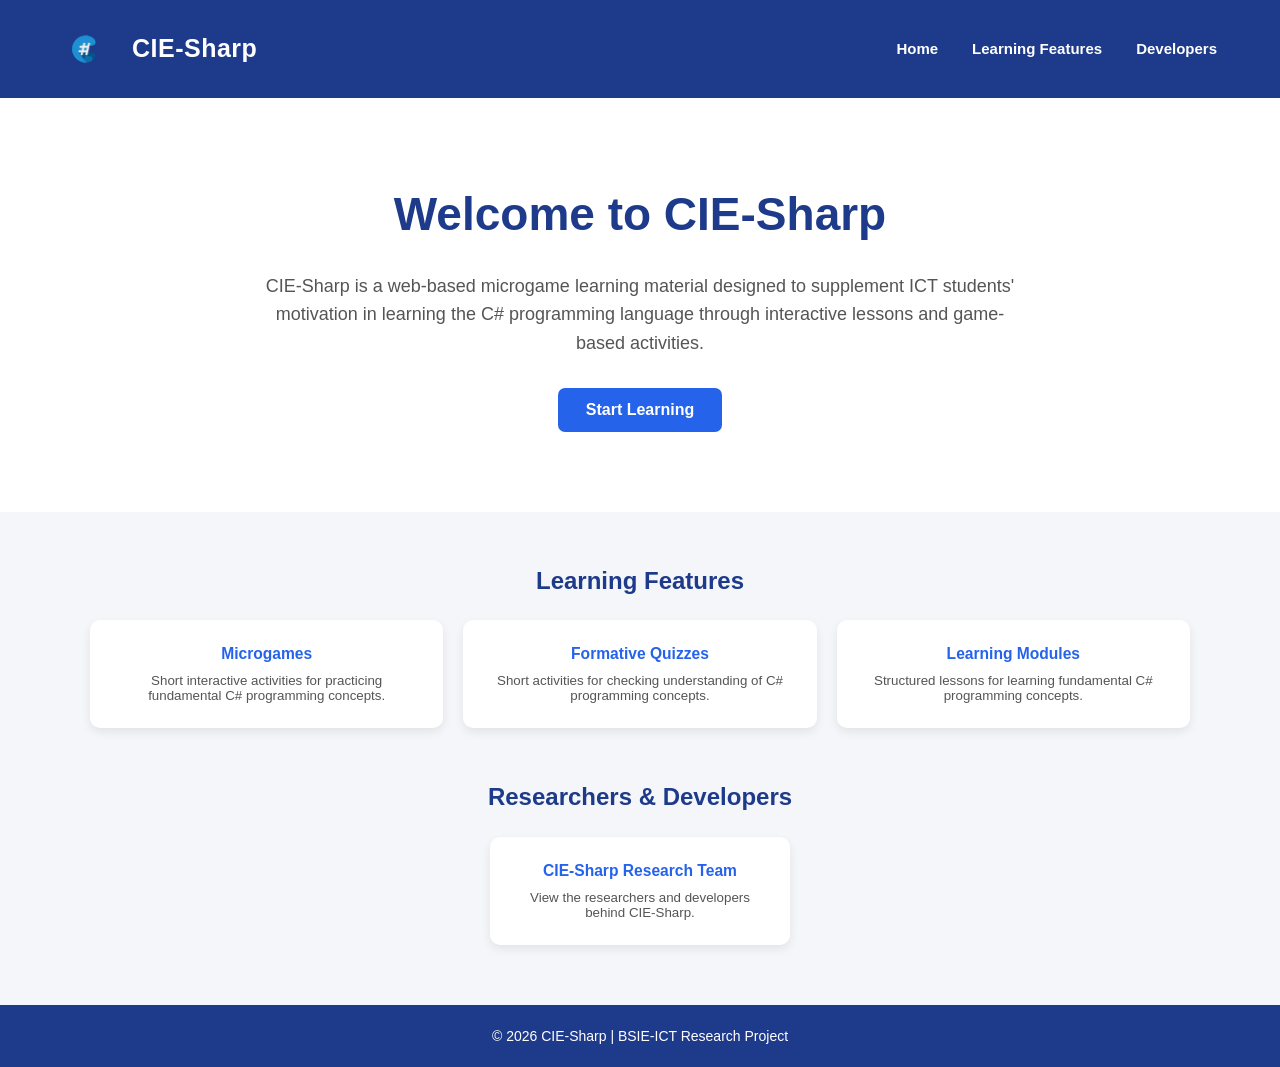
==== MAIN PAGE/index.html @ 887896e2 "Second Version of Research INFO" ====
<!DOCTYPE html>
<html lang="en">

<head>

    <meta charset="UTF-8">
    <meta name="viewport" content="width=device-width, initial-scale=1.0">

    <title>CIE-Sharp</title>

    <link rel="stylesheet" href="style.css">

</head>

<body>


<!-- HEADER -->

<header>

    <div class="logo">
        <img src="images/cie-sharp-logo.png" alt="CIE-Sharp Logo">
        <h2>CIE-Sharp</h2>
    </div>


    <nav>
        <a href="index.html">Home</a>
        <a href="#features">Learning Features</a>
        <a href="#developers">Developers</a>
    </nav>

</header>



<!-- HERO -->

<section class="hero">

    <h1>Welcome to CIE-Sharp</h1>

    <p>

        CIE-Sharp is a web-based microgame learning material designed
        to supplement ICT students' motivation in learning the C#
        programming language through interactive lessons and
        game-based activities.

    </p>


    <button onclick="location.href='lesson.html'" class="btn">

        Start Learning

    </button>

</section>



<!-- LEARNING FEATURES -->

<section class="section" id="features">

    <h2>Learning Features</h2>


    <div class="features">


        <!-- MICROGAMES -->

        <button class="feature-card" onclick="showInfo('microgame')">

            <h3>Microgames</h3>

            <p>

                Short interactive activities for practicing
                fundamental C# programming concepts.

            </p>

        </button>



        <!-- QUIZZES -->

        <button class="feature-card" onclick="showInfo('quiz')">

            <h3>Formative Quizzes</h3>

            <p>

                Short activities for checking understanding
                of C# programming concepts.

            </p>

        </button>



        <!-- LEARNING MODULES -->

        <button class="feature-card" onclick="showInfo('modules')">

            <h3>Learning Modules</h3>

            <p>

                Structured lessons for learning fundamental
                C# programming concepts.

            </p>

        </button>


    </div>

</section>



<!-- FEATURE INFORMATION BOX -->

<div id="featureBox" class="info-box">

    <div class="info-content">

        <button class="close-btn" onclick="closeInfo()">

            ×

        </button>


        <h2 id="infoTitle"></h2>

        <p id="infoText"></p>


    </div>

</div>



<!-- RESEARCHERS -->

<section class="section" id="developers">

    <h2>Researchers & Developers</h2>


    <button
        class="feature-card developer-button"
        onclick="showResearchers()"
    >

        <h3>CIE-Sharp Research Team</h3>

        <p>

            View the researchers and developers
            behind CIE-Sharp.

        </p>

    </button>

</section>



<!-- RESEARCHER INFORMATION BOX -->

<div id="researcherBox" class="info-box">

    <div class="researcher-content">

        <button class="close-btn" onclick="closeResearchers()">
            ×
        </button>

        <!-- TITLE -->

        <h2 class="researcher-title">
            Meet the CIE-Sharp Researcher Team
        </h2>


        <!-- RESEARCHER PROFILE -->

        <div class="researcher-profile">

            <div class="researcher-image">

                <img id="researcherImage"
                     src="images/marciales.jpg"
                     alt="Researcher">

            </div>


            <div class="researcher-info">

                <h2 id="researcherName">
                    Marciales, Raynan A.
                </h2>

                <h3 id="researcherRole">
                    Main Developer
                </h3>

                <p id="researcherDescription">

                    Responsible for the development and implementation
                    of the CIE-Sharp web-based microgame learning material.

                </p>

            </div>

        </div>


        <!-- NAVIGATION -->

        <div class="researcher-navigation">

            <button id="prevResearcher"
                    onclick="previousResearcher()"
                    disabled>

                ← Previous

            </button>


           <!-- COUNTER -->

            <span id="researcherNumberBottom">
            1 / 5
             </span>


            <button id="nextResearcher"
                    onclick="nextResearcher()">

                Next →

            </button>

        </div>


        <!-- SCHOOL INFORMATION -->

        <div class="researcher-school">

            <p>
                BSIE-ICT | College of Industrial Education<br>
                Technological University of the Philippines – Manila
            </p>

        </div>


        <!-- FINAL TEAM SUMMARY -->

        <div id="researchTeamSummary" class="research-team-summary">

            <h2>CIE-Sharp Research Team</h2>

            <p>

                The CIE-Sharp research team consists of the
                researchers and developers who contributed to the
                development of the web-based microgame learning
                material for ICT students.

            </p>

            <div class="researcher-list">

                <p>Domingo, Noe D.</p>
                <p>Gidayawan, Joses D.</p>
                <p>Inquig, Precious Gold B. – Research Leader</p>
                <p>Marciales, Raynan A. – Main Developer</p>
                <p>Sorinio, Bea A.</p>

            </div>

            <button class="exit-researcher-btn"
                    onclick="closeResearchers()">

                Close

            </button>

        </div>

    </div>

</div>


<!-- FOOTER -->

<footer>
    <p>
        © 2026 CIE-Sharp | BSIE-ICT Research Project
    </p>
</footer>



<!-- JAVASCRIPT -->
<script>
/* FEATURE INFORMATION */

function showInfo(feature){

    var title = document.getElementById("infoTitle");

    var text = document.getElementById("infoText");

    var box = document.getElementById("featureBox");


    if(feature == "microgame"){

        title.innerHTML = "Microgames";

        text.innerHTML =
        "CIE-Sharp uses short, interactive microgame activities to supplement ICT students' motivation in learning the C# programming language. The activities provide opportunities for students to practice fundamental C# programming concepts in an interactive learning environment.";

    }


    else if(feature == "quiz"){

        title.innerHTML = "Formative Quizzes";

        text.innerHTML =
        "The formative quizzes provide short learning activities that allow students to check their understanding of fundamental C# programming concepts. These activities can provide feedback that helps students identify areas that need further practice.";

    }


    else if(feature == "modules"){

        title.innerHTML = "Learning Modules";

        text.innerHTML =
        "The learning modules provide structured lessons covering fundamental C# programming concepts. The modules are designed to introduce concepts before students proceed to interactive microgame activities.";

    }


    box.style.display = "flex";

}



/* CLOSE FEATURE INFORMATION */
function closeInfo(){
    document.getElementById("featureBox").style.display = "none";
}



/* RESEARCHERS */
function showResearchers(){

    document.getElementById("researcherBox").style.display = "flex";

}

/* CLOSE RESEARCHERS */
function closeResearchers(){

    document.getElementById("researcherBox").style.display = "none";

}

var currentResearcher = 0;

var researchers = document.querySelectorAll(".researcher-slide");


function showResearcher(index){

    researchers.forEach(function(slide){
        slide.classList.remove("active");
    });

    researchers[index].classList.add("active");

    document.getElementById("researcherNumber").innerHTML =
        (index + 1) + " / " + researchers.length;
}



/*RESEARCHER DATA*/

var currentResearcher = 0;

var researchers = [

    {
        name: "Marciales, Raynan A.",
        role: "Main Developer",
        image: "images/marciales.jpg",
        description:
        "Responsible for the development and implementation of the CIE-Sharp web-based microgame learning material."
    },

    {
        name: "Inquig, Precious Gold B.",
        role: "Research Leader",
        image: "images/inquig.jpg",
        description:
        "Serves as the research leader who helps coordinate the research activities and development of the CIE-Sharp instructional material."
    },

    {
        name: "Domingo, Noe D.",
        role: "Researcher & Developer",
        image: "images/domingo.jpg",
        description:
        "Contributed to the research and development activities of the CIE-Sharp learning material."
    },

    {
        name: "Gidayawan, Joses D.",
        role: "Researcher & Developer",
        image: "images/gidayawan.jpg",
        description:
        "Contributed to the research and development activities of the CIE-Sharp learning material."
    },

    {
        name: "Sorinio, Bea A.",
        role: "Researcher & Developer",
        image: "images/sorinio.jpg",
        description:
        "Contributed to the research and development activities of the CIE-Sharp learning material."
    }

];


/* =========================
   OPEN RESEARCHER BOX
========================= */

function showResearchers(){

    currentResearcher = 0;

    document.getElementById("researcherBox").style.display = "flex";

    document.querySelector(".researcher-profile").style.display = "flex";

    document.querySelector(".researcher-navigation").style.display = "flex";

    document.querySelector(".researcher-school").style.display = "block";

    document.getElementById("researchTeamSummary").style.display = "none";

    showResearcher();

}


/* =========================
   SHOW RESEARCHER
========================= */

function showResearcher(){

    var researcher = researchers[currentResearcher];

    document.getElementById("researcherName").innerHTML =
        researcher.name;

    document.getElementById("researcherRole").innerHTML =
        researcher.role;

    document.getElementById("researcherDescription").innerHTML =
        researcher.description;

    document.getElementById("researcherImage").src =
        researcher.image;


    /* COUNTER */

    document.getElementById("researcherNumberBottom").innerHTML =
        (currentResearcher + 1) + " / " + researchers.length;


    /* PREVIOUS BUTTON */

    document.getElementById("prevResearcher").disabled =
        currentResearcher === 0;


    /* NEXT BUTTON */

    if(currentResearcher === researchers.length - 1){

        document.getElementById("nextResearcher").innerHTML =
            "View Research Team →";

    }

    else{

        document.getElementById("nextResearcher").innerHTML =
            "Next →";

    }

}


/* =========================
   NEXT RESEARCHER
========================= */

function nextResearcher(){

    if(currentResearcher < researchers.length - 1){

        currentResearcher++;

        showResearcher();

    }

    else{

        showResearchTeam();

    }

}


/* =========================
   PREVIOUS RESEARCHER
========================= */

function previousResearcher(){

    if(currentResearcher > 0){

        currentResearcher--;

        showResearcher();

    }

}


/* =========================
   SHOW FINAL SUMMARY
========================= */

function showResearchTeam(){

    document.querySelector(".researcher-profile").style.display =
        "none";

    document.querySelector(".researcher-navigation").style.display =
        "none";

    document.querySelector(".researcher-school").style.display =
        "none";

    document.getElementById("researchTeamSummary").style.display =
        "block";

}


/* =========================
   CLOSE RESEARCHER BOX
========================= */

function closeResearchers(){

    document.getElementById("researcherBox").style.display =
        "none";

}


/* =========================
   FEATURE INFORMATION
========================= */

function showInfo(feature){

    var title = document.getElementById("infoTitle");

    var text = document.getElementById("infoText");

    var box = document.getElementById("featureBox");


    if(feature == "microgame"){

        title.innerHTML = "Microgames";

        text.innerHTML =
        "CIE-Sharp uses short, interactive microgame activities to supplement ICT students' motivation in learning the C# programming language. The activities provide opportunities for students to practice fundamental C# programming concepts in an interactive learning environment.";

    }

    else if(feature == "quiz"){

        title.innerHTML = "Formative Quizzes";

        text.innerHTML =
        "The formative quizzes provide short learning activities that allow students to check their understanding of fundamental C# programming concepts. These activities can provide feedback that helps students identify areas that need further practice.";

    }

    else if(feature == "modules"){

        title.innerHTML = "Learning Modules";

        text.innerHTML =
        "The learning modules provide structured lessons covering fundamental C# programming concepts. The modules are designed to introduce concepts before students proceed to interactive microgame activities.";

    }


    box.style.display = "flex";

}


/* =========================
   CLOSE FEATURE BOX
========================= */

function closeInfo(){

    document.getElementById("featureBox").style.display =
        "none";

}


</script>


</body>

</html>
---- MAIN PAGE/style.css ----
*{
    margin:0;
    padding:0;
    box-sizing:border-box;
    font-family:Arial, Helvetica, sans-serif;
}

body{
    background:#f4f6f9;
    color:#333;
    line-height:1.6;
}


/* =========================
   HEADER
========================= */

header{
    background:#1e3a8a;
    color:white;
    padding:14px 50px;
    display:flex;
    align-items:center;
    justify-content:space-between;
    min-height:75px;
    box-shadow:0 2px 8px rgba(0,0,0,.12);
}

.logo{
    display:flex;
    align-items:center;
    gap:12px;
}

.logo img{
    width:70px;
    height:70px;
    object-fit:contain;
}

.logo h2{
    font-size:25px;
    margin:0;
    line-height:1.1;
    letter-spacing:.5px;
}

.logo span{
    display:block;
    font-size:12px;
    color:#dbeafe;
    margin-top:3px;
}

nav{
    display:flex;
    align-items:center;
    gap:8px;
}

nav a{
    color:white;
    text-decoration:none;
    font-size:15px;
    font-weight:bold;
    padding:9px 13px;
    border-radius:6px;
    transition:.3s;
}

nav a:hover{
    background:#2563eb;
    color:white;
}


/* =========================
   BACK BUTTON
========================= */

.back-btn{
    color:white;
    background:#2563eb;
    text-decoration:none;
    padding:9px 15px;
    border-radius:6px;
    font-size:14px;
    font-weight:bold;
    transition:.3s;
}

.back-btn:hover{
    background:#1d4ed8;
    transform:translateX(-3px);
}


/* =========================
   HERO
========================= */

.hero{
    background:white;
    text-align:center;
    padding:80px 20px;
    animation:fadeIn .7s ease;
}

.hero h1{
    color:#1e3a8a;
    font-size:46px;
    margin-bottom:20px;
}

.hero p{
    max-width:750px;
    margin:0 auto 30px;
    font-size:18px;
    color:#555;
}


/* =========================
   MAIN BUTTON
========================= */

.btn{
    display:inline-block;
    border:none;
    background:#2563eb;
    color:white;
    padding:13px 28px;
    border-radius:7px;
    font-size:16px;
    font-weight:bold;
    cursor:pointer;
    text-decoration:none;
    transition:.3s;
}

.btn:hover{
    background:#1d4ed8;
    transform:translateY(-2px);
}


/* =========================
   GENERAL SECTION
========================= */

.section{
    width:90%;
    max-width:1100px;
    margin:50px auto;
    text-align:center;
    animation:fadeIn .8s ease;
}

.section h2{
    color:#1e3a8a;
    margin-bottom:20px;
}

.section p{
    color:#555;
}


/* =========================
   CARDS
========================= */

.card{
    background:white;
    padding:25px;
    margin:15px;
    border-radius:10px;
    box-shadow:0 4px 10px rgba(0,0,0,.08);
    transition:.3s;
}

.card:hover{
    transform:translateY(-5px);
    box-shadow:0 8px 18px rgba(0,0,0,.12);
}

.card h3{
    color:#2563eb;
    margin-bottom:10px;
}

.card h2{
    color:#1e3a8a;
    margin-bottom:12px;
}

.card p{
    color:#555;
}


/* =========================
   LEARNING FEATURES
========================= */

.features{
    display:grid;
    grid-template-columns:repeat(3,1fr);
    gap:20px;
}

.feature-card{
    background:white;
    border:none;
    padding:25px;
    border-radius:10px;
    box-shadow:0 4px 10px rgba(0,0,0,.08);
    cursor:pointer;
    text-align:center;
    transition:.3s;
}

.feature-card:hover{
    transform:translateY(-5px);
    box-shadow:0 8px 18px rgba(0,0,0,.12);
}

.feature-card h3{
    color:#2563eb;
    margin-bottom:10px;
}

.feature-card p{
    color:#555;
}


/* =========================
   TARGET USERS
========================= */

.target-users{
    width:80%;
    max-width:900px;
    margin:50px auto;
    padding:35px;
    background:white;
    text-align:center;
    border-radius:10px;
    box-shadow:0 4px 10px rgba(0,0,0,.08);
}

.target-users h2{
    color:#1e3a8a;
    margin-bottom:15px;
}


/* =========================
   LESSON MODULES
========================= */

.modules{
    width:90%;
    max-width:1100px;
    margin:50px auto;
    display:grid;
    grid-template-columns:repeat(3,1fr);
    gap:25px;
}

.modules .card{
    margin:0;
}

.modules .card h3{
    font-size:16px;
}

.modules .card h2{
    font-size:22px;
}

.modules button{
    width:100%;
    padding:11px;
    border:none;
    border-radius:6px;
    background:#2563eb;
    color:white;
    font-size:15px;
    font-weight:bold;
    cursor:pointer;
    transition:.3s;
}

.modules button:hover{
    background:#1d4ed8;
    transform:translateY(-2px);
}

.modules button:disabled{
    background:#cbd5e1;
    color:#64748b;
    cursor:not-allowed;
    transform:none;
}


/* =========================
   PROGRESS
========================= */

.progress{
    width:80%;
    max-width:900px;
    margin:40px auto;
    padding:30px;
    background:white;
    border-radius:10px;
    text-align:center;
    box-shadow:0 4px 10px rgba(0,0,0,.08);
}

.progress h2{
    color:#1e3a8a;
    margin-bottom:18px;
}

progress{
    width:100%;
    height:22px;
}

.progress p{
    margin-top:12px;
    font-weight:bold;
    color:#555;
}


/* =========================
   LEARNING OBJECTIVE
========================= */

.objective{
    width:80%;
    max-width:900px;
    margin:50px auto;
    padding:35px;
    background:white;
    border-radius:10px;
    text-align:center;
    box-shadow:0 4px 10px rgba(0,0,0,.08);
}

.objective h2{
    color:#1e3a8a;
    margin-bottom:15px;
}

.objective p{
    color:#555;
}


/* =========================
   LESSON CONTENT
========================= */

.lesson-content{
    width:85%;
    max-width:900px;
    margin:40px auto;
    background:white;
    padding:40px;
    border-radius:10px;
    box-shadow:0 4px 10px rgba(0,0,0,.08);
}

.lesson-content h2{
    color:#1e3a8a;
    margin-bottom:15px;
}

.lesson-content h3{
    color:#2563eb;
    margin-top:25px;
    margin-bottom:10px;
}

.lesson-content p{
    color:#555;
    margin-bottom:15px;
}


/* =========================
   CODE EXAMPLE
========================= */

.code-box{
    background:#1e293b;
    color:#e2e8f0;
    padding:20px;
    border-radius:8px;
    margin:20px 0;
    overflow-x:auto;
    font-family:Consolas, monospace;
    line-height:1.6;
}


/* =========================
   MICROGAME AREA
========================= */

.game-area{
    width:90%;
    max-width:900px;
    margin:40px auto;
    padding:35px;
    background:white;
    border-radius:10px;
    text-align:center;
    box-shadow:0 4px 10px rgba(0,0,0,.08);
}

.game-area h2{
    color:#1e3a8a;
    margin-bottom:15px;
}

.game-btn{
    background:#2563eb;
    color:white;
    border:none;
    padding:12px 22px;
    border-radius:6px;
    cursor:pointer;
    font-weight:bold;
    transition:.3s;
}

.game-btn:hover{
    background:#1d4ed8;
    transform:translateY(-2px);
}


/* =========================
   INFORMATION BOX
========================= */

.info-box{
    display:none;
    position:fixed;
    top:0;
    left:0;
    width:100%;
    height:100%;
    background:rgba(0,0,0,.45);
    justify-content:center;
    align-items:center;
    z-index:1000;
}

.info-content{
    background:white;
    width:90%;
    max-width:600px;
    padding:35px;
    border-radius:10px;
    position:relative;
    box-shadow:0 10px 30px rgba(0,0,0,.2);
    animation:popup .3s ease;
}

.info-content h2{
    color:#1e3a8a;
    margin-bottom:15px;
}

.info-content p{
    color:#555;
    line-height:1.7;
}

.close-btn{
    position:absolute;
    right:15px;
    top:8px;
    border:none;
    background:none;
    font-size:28px;
    color:#555;
    cursor:pointer;
    transition:.2s;
}

.close-btn:hover{
    color:#1e3a8a;
    transform:scale(1.1);
}


/* =========================
   RESEARCHER BUTTON
========================= */

.developer-button{
    width:300px;
    margin:auto;
    display:block;
}


/* =========================
   RESEARCHER INFORMATION
========================= */

.developer-intro{
    margin-bottom:20px;
}

.researcher-list{
    background:#f4f6f9;
    padding:15px;
    border-radius:8px;
    margin:20px 0;
}

.researcher-list p{
    color:#1e3a8a;
    font-weight:bold;
    margin:8px 0;
}

.developer-school{
    text-align:center;
    font-size:14px;
    color:#666;
    margin-top:20px;
}


/* =========================
   FOOTER
========================= */

footer{
    background:#1e3a8a;
    color:white;
    text-align:center;
    padding:20px;
    margin-top:60px;
}

footer p{
    font-size:14px;
}


/* =========================
   ANIMATIONS
========================= */

@keyframes fadeIn{

    from{
        opacity:0;
        transform:translateY(10px);
    }

    to{
        opacity:1;
        transform:translateY(0);
    }

}

@keyframes popup{

    from{
        opacity:0;
        transform:scale(.95) translateY(10px);
    }

    to{
        opacity:1;
        transform:scale(1) translateY(0);
    }

}


/* =========================
   RESPONSIVE
========================= */

@media(max-width:900px){

    header{
        padding:15px 30px;
    }

    .modules{
        grid-template-columns:repeat(2,1fr);
    }

    .features{
        grid-template-columns:1fr;
    }

}


@media(max-width:650px){

    header{
        flex-direction:column;
        gap:15px;
        text-align:center;
    }

    .logo{
        justify-content:center;
    }

    .logo img{
        width:60px;
        height:60px;
    }

    .logo h2{
        font-size:22px;
    }

    .logo span{
        font-size:11px;
    }

    nav{
        gap:5px;
        flex-wrap:wrap;
        justify-content:center;
    }

    nav a{
        font-size:14px;
        padding:7px 10px;
    }

    .hero{
        padding:60px 20px;
    }

    .hero h1{
        font-size:34px;
    }

    .hero p{
        width:95%;
        font-size:16px;
    }

    .modules{
        grid-template-columns:1fr;
    }

    .progress,
    .objective,
    .target-users{
        width:90%;
    }

    .lesson-content{
        width:90%;
        padding:25px;
    }

    .developer-button{
        width:90%;
        max-width:300px;
    }

    .info-content{
        padding:30px 25px;
    }

}



/* =========================
   RESEARCHER INFORMATION BOX
========================= */

#researcherBox{
    display:none;
    position:fixed;
    top:0;
    left:0;
    width:100%;
    height:100%;
    background:rgba(0,0,0,.45);
    justify-content:center;
    align-items:center;
    padding:20px;
    z-index:1000;
}


/* =========================
   NORMAL RESEARCHER MODAL
========================= */

.researcher-content{
    background:white;
    width:90%;
    max-width:720px;
    height:560px;
    padding:30px 40px 20px;
    border-radius:14px;
    position:relative;
    overflow:hidden;
    box-shadow:0 10px 30px rgba(0,0,0,.20);
    animation:fadeIn .3s ease;

    display:flex;
    flex-direction:column;
}


/* =========================
   TITLE
========================= */

.researcher-title{
    text-align:center;
    color:#1e3a8a;
    font-size:25px;
    margin:0 30px 15px;
    flex-shrink:0;
}


/* =========================
   COUNTER
========================= */

.researcher-counter{
    text-align:center;
    margin-bottom:10px;
    flex-shrink:0;
}

.researcher-counter span{
    display:inline-block;
    background:#1e3a8a;
    color:white;
    padding:5px 13px;
    border-radius:20px;
    font-size:13px;
    font-weight:bold;
}


/* =========================
   RESEARCHER PROFILE
========================= */

.researcher-profile{
    display:flex;
    align-items:center;
    justify-content:center;
    gap:30px;

    height:275px;
    flex-shrink:0;
}


/* =========================
   RESEARCHER IMAGE
========================= */

.researcher-image{
    width:185px;
    height:215px;

    flex-shrink:0;

    overflow:hidden;

    border-radius:12px;

    background:#f4f6f9;

    border:3px solid #e2e8f0;
}

.researcher-image img{
    width:100%;
    height:100%;
    object-fit:cover;
}


/* =========================
   RESEARCHER DETAILS
========================= */

.researcher-info{
    flex:1;
    max-width:390px;
}

.researcher-info h2{
    color:#1e3a8a;
    font-size:24px;
    margin-bottom:5px;
}

.researcher-info h3{
    color:#2563eb;
    font-size:17px;
    margin-bottom:14px;
}

.researcher-info p{
    color:#555;
    line-height:1.7;
}


/* =========================
   NAVIGATION
========================= */

.researcher-navigation{
    width:100%;

    display:flex;
    align-items:center;
    justify-content:space-between;

    margin-top:10px;

    flex-shrink:0;
}

.researcher-navigation button{
    border:none;
    background:#2563eb;
    color:white;

    padding:10px 18px;

    border-radius:7px;

    font-size:14px;
    font-weight:bold;

    cursor:pointer;

    transition:.3s;
}

.researcher-navigation button:hover{
    background:#1d4ed8;
    transform:translateY(-2px);
}

.researcher-navigation button:disabled{
    background:#cbd5e1;
    color:#64748b;
    cursor:not-allowed;
    transform:none;
}


/* ONLY ONE 1 / 5 */

#researcherNumberBottom{
    color:#1e3a8a;
    font-size:15px;
    font-weight:bold;
    text-align:center;
}


/* =========================
   SCHOOL INFORMATION
========================= */

.researcher-school{
    width:100%;

    text-align:center;

    border-top:1px solid #e2e8f0;

    padding-top:12px;

    margin-top:auto;

    flex-shrink:0;
}

.researcher-school p{
    color:#64748b;
    font-size:13px;
    line-height:1.5;
}


/* =========================
   CLOSE BUTTON
========================= */

.close-btn{
    position:absolute;

    right:15px;
    top:8px;

    width:35px;
    height:35px;

    border:none;
    background:none;

    font-size:30px;
    line-height:30px;

    color:#64748b;

    cursor:pointer;

    z-index:20;
}

.close-btn:hover{
    color:#1e3a8a;
}


/* =========================
   FINAL TEAM SUMMARY
========================= */

.research-team-summary{
    display:none;

    width:100%;
    height:100%;

    text-align:center;

    padding:15px 10px 5px;

    overflow-y:auto;
}

.research-team-summary h2{
    color:#1e3a8a;
    margin-bottom:15px;
}

.research-team-summary > p{
    color:#555;
    line-height:1.7;
    max-width:580px;
    margin:0 auto 20px;
}


/* =========================
   TEAM LIST
========================= */

.researcher-list{
    background:#f4f6f9;

    padding:15px;

    border-radius:8px;

    margin:20px auto;

    max-width:500px;
}

.researcher-list p{
    color:#1e3a8a;

    font-weight:bold;

    margin:8px 0;
}


/* =========================
   FINAL CLOSE BUTTON
========================= */

.exit-researcher-btn{
    display:block;

    margin:20px auto 10px;

    background:#1e3a8a;

    color:white;

    border:none;

    padding:11px 28px;

    border-radius:7px;

    font-weight:bold;

    cursor:pointer;

    transition:.3s;
}

.exit-researcher-btn:hover{
    background:#172554;

    transform:translateY(-2px);
}


/* =========================
   MOBILE RESEARCHER MODAL
========================= */

@media(max-width:650px){

    #researcherBox{
        padding:15px;
    }

    .researcher-content{
        width:95%;
        height:620px;
        padding:25px 20px 15px;
    }

    .researcher-title{
        font-size:21px;
        margin-bottom:12px;
    }

    .researcher-profile{
        flex-direction:column;
        gap:15px;
        height:360px;
    }

    .researcher-image{
        width:145px;
        height:170px;
    }

    .researcher-info{
        text-align:center;
        max-width:100%;
    }

    .researcher-info h2{
        font-size:20px;
    }

    .researcher-info h3{
        font-size:15px;
        margin-bottom:8px;
    }

    .researcher-info p{
        font-size:14px;
    }

    .researcher-navigation button{
        padding:9px 12px;
        font-size:13px;
    }

    .researcher-school p{
        font-size:11px;
    }

}
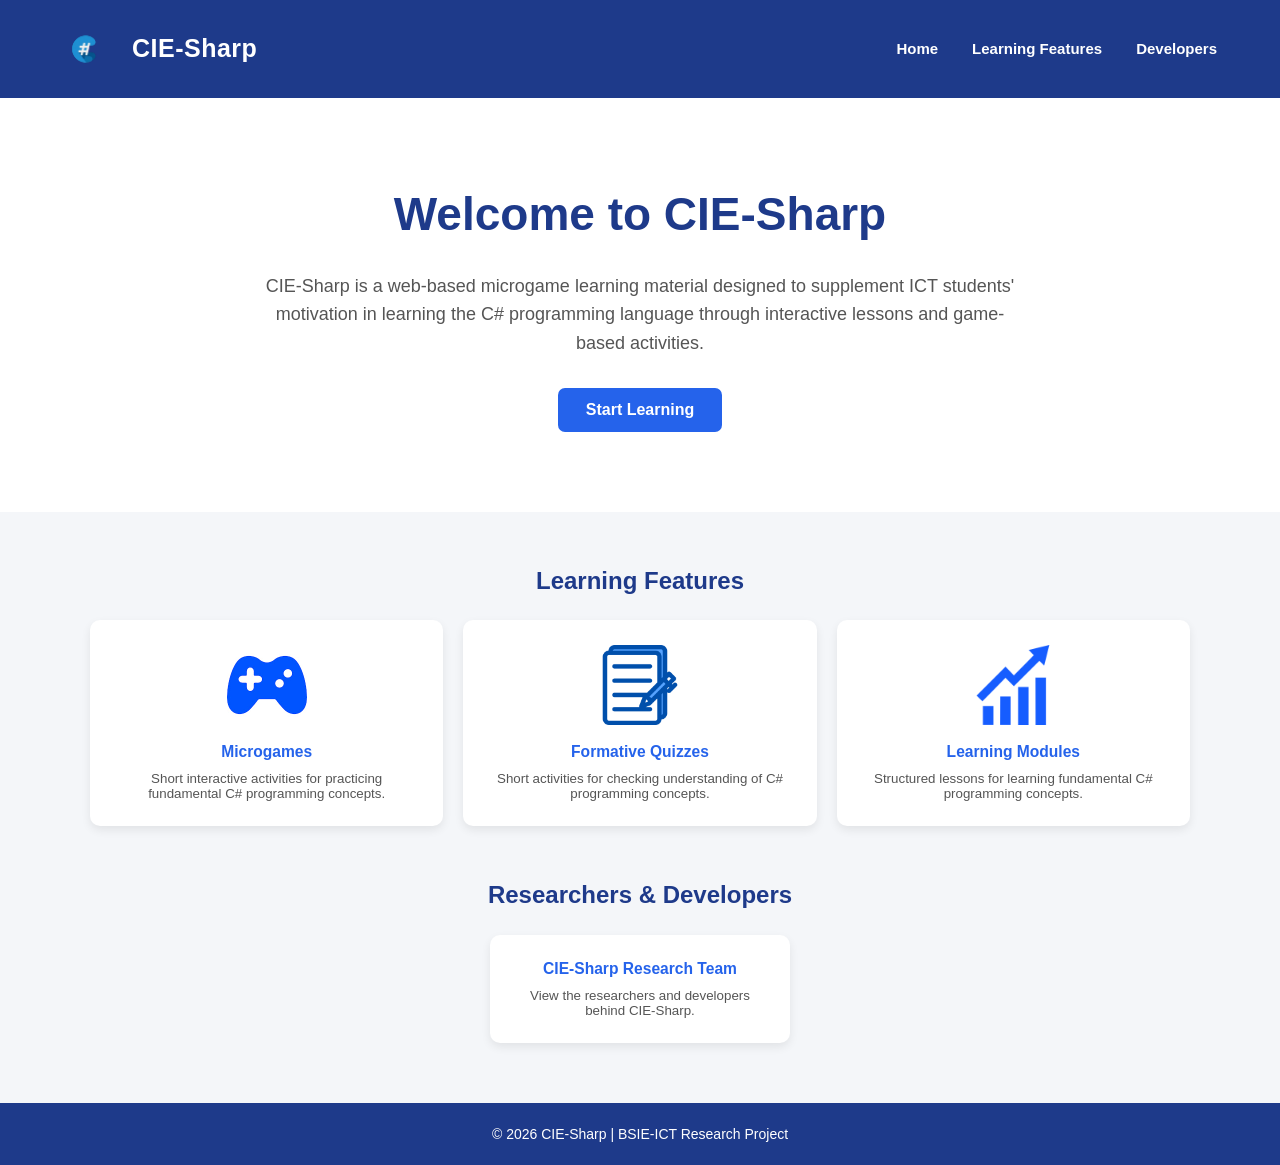
==== commit fe4d1f2b: "icon in features" ====
--- a/MAIN PAGE/index.html
+++ b/MAIN PAGE/index.html
@@ -51,7 +51,7 @@
     </p>
 
 
-    <button onclick="location.href='lesson.html'" class="btn">
+    <button onclick="location.href='/lesson.html'" class="btn">
 
         Start Learning
 
@@ -74,6 +74,10 @@
         <!-- MICROGAMES -->
 
         <button class="feature-card" onclick="showInfo('microgame')">
+
+            <img src="images/Controller_Image.jpg"
+                 alt="Microgames Icon"
+                 class="feature-icon">
 
             <h3>Microgames</h3>
 
@@ -92,6 +96,10 @@
 
         <button class="feature-card" onclick="showInfo('quiz')">
 
+            <img src="images/QUIZ_IMAGE.png"
+                 alt="Quiz Icon"
+                 class="feature-icon">
+
             <h3>Formative Quizzes</h3>
 
             <p>
@@ -109,13 +117,17 @@
 
         <button class="feature-card" onclick="showInfo('modules')">
 
+            <img src="images/PROGRESS_IMAGE.png"
+                 alt="Learning Modules Icon"
+                 class="feature-icon">
+
             <h3>Learning Modules</h3>
 
             <p>
 
                 Structured lessons for learning fundamental
                 C# programming concepts.
-
+                
             </p>
 
         </button>
@@ -319,354 +331,7 @@
     </p>
 </footer>
 
-
-
-<!-- JAVASCRIPT -->
-<script>
-/* FEATURE INFORMATION */
-
-function showInfo(feature){
-
-    var title = document.getElementById("infoTitle");
-
-    var text = document.getElementById("infoText");
-
-    var box = document.getElementById("featureBox");
-
-
-    if(feature == "microgame"){
-
-        title.innerHTML = "Microgames";
-
-        text.innerHTML =
-        "CIE-Sharp uses short, interactive microgame activities to supplement ICT students' motivation in learning the C# programming language. The activities provide opportunities for students to practice fundamental C# programming concepts in an interactive learning environment.";
-
-    }
-
-
-    else if(feature == "quiz"){
-
-        title.innerHTML = "Formative Quizzes";
-
-        text.innerHTML =
-        "The formative quizzes provide short learning activities that allow students to check their understanding of fundamental C# programming concepts. These activities can provide feedback that helps students identify areas that need further practice.";
-
-    }
-
-
-    else if(feature == "modules"){
-
-        title.innerHTML = "Learning Modules";
-
-        text.innerHTML =
-        "The learning modules provide structured lessons covering fundamental C# programming concepts. The modules are designed to introduce concepts before students proceed to interactive microgame activities.";
-
-    }
-
-
-    box.style.display = "flex";
-
-}
-
-
-
-/* CLOSE FEATURE INFORMATION */
-function closeInfo(){
-    document.getElementById("featureBox").style.display = "none";
-}
-
-
-
-/* RESEARCHERS */
-function showResearchers(){
-
-    document.getElementById("researcherBox").style.display = "flex";
-
-}
-
-/* CLOSE RESEARCHERS */
-function closeResearchers(){
-
-    document.getElementById("researcherBox").style.display = "none";
-
-}
-
-var currentResearcher = 0;
-
-var researchers = document.querySelectorAll(".researcher-slide");
-
-
-function showResearcher(index){
-
-    researchers.forEach(function(slide){
-        slide.classList.remove("active");
-    });
-
-    researchers[index].classList.add("active");
-
-    document.getElementById("researcherNumber").innerHTML =
-        (index + 1) + " / " + researchers.length;
-}
-
-
-
-/*RESEARCHER DATA*/
-
-var currentResearcher = 0;
-
-var researchers = [
-
-    {
-        name: "Marciales, Raynan A.",
-        role: "Main Developer",
-        image: "images/marciales.jpg",
-        description:
-        "Responsible for the development and implementation of the CIE-Sharp web-based microgame learning material."
-    },
-
-    {
-        name: "Inquig, Precious Gold B.",
-        role: "Research Leader",
-        image: "images/inquig.jpg",
-        description:
-        "Serves as the research leader who helps coordinate the research activities and development of the CIE-Sharp instructional material."
-    },
-
-    {
-        name: "Domingo, Noe D.",
-        role: "Researcher & Developer",
-        image: "images/domingo.jpg",
-        description:
-        "Contributed to the research and development activities of the CIE-Sharp learning material."
-    },
-
-    {
-        name: "Gidayawan, Joses D.",
-        role: "Researcher & Developer",
-        image: "images/gidayawan.jpg",
-        description:
-        "Contributed to the research and development activities of the CIE-Sharp learning material."
-    },
-
-    {
-        name: "Sorinio, Bea A.",
-        role: "Researcher & Developer",
-        image: "images/sorinio.jpg",
-        description:
-        "Contributed to the research and development activities of the CIE-Sharp learning material."
-    }
-
-];
-
-
-/* =========================
-   OPEN RESEARCHER BOX
-========================= */
-
-function showResearchers(){
-
-    currentResearcher = 0;
-
-    document.getElementById("researcherBox").style.display = "flex";
-
-    document.querySelector(".researcher-profile").style.display = "flex";
-
-    document.querySelector(".researcher-navigation").style.display = "flex";
-
-    document.querySelector(".researcher-school").style.display = "block";
-
-    document.getElementById("researchTeamSummary").style.display = "none";
-
-    showResearcher();
-
-}
-
-
-/* =========================
-   SHOW RESEARCHER
-========================= */
-
-function showResearcher(){
-
-    var researcher = researchers[currentResearcher];
-
-    document.getElementById("researcherName").innerHTML =
-        researcher.name;
-
-    document.getElementById("researcherRole").innerHTML =
-        researcher.role;
-
-    document.getElementById("researcherDescription").innerHTML =
-        researcher.description;
-
-    document.getElementById("researcherImage").src =
-        researcher.image;
-
-
-    /* COUNTER */
-
-    document.getElementById("researcherNumberBottom").innerHTML =
-        (currentResearcher + 1) + " / " + researchers.length;
-
-
-    /* PREVIOUS BUTTON */
-
-    document.getElementById("prevResearcher").disabled =
-        currentResearcher === 0;
-
-
-    /* NEXT BUTTON */
-
-    if(currentResearcher === researchers.length - 1){
-
-        document.getElementById("nextResearcher").innerHTML =
-            "View Research Team →";
-
-    }
-
-    else{
-
-        document.getElementById("nextResearcher").innerHTML =
-            "Next →";
-
-    }
-
-}
-
-
-/* =========================
-   NEXT RESEARCHER
-========================= */
-
-function nextResearcher(){
-
-    if(currentResearcher < researchers.length - 1){
-
-        currentResearcher++;
-
-        showResearcher();
-
-    }
-
-    else{
-
-        showResearchTeam();
-
-    }
-
-}
-
-
-/* =========================
-   PREVIOUS RESEARCHER
-========================= */
-
-function previousResearcher(){
-
-    if(currentResearcher > 0){
-
-        currentResearcher--;
-
-        showResearcher();
-
-    }
-
-}
-
-
-/* =========================
-   SHOW FINAL SUMMARY
-========================= */
-
-function showResearchTeam(){
-
-    document.querySelector(".researcher-profile").style.display =
-        "none";
-
-    document.querySelector(".researcher-navigation").style.display =
-        "none";
-
-    document.querySelector(".researcher-school").style.display =
-        "none";
-
-    document.getElementById("researchTeamSummary").style.display =
-        "block";
-
-}
-
-
-/* =========================
-   CLOSE RESEARCHER BOX
-========================= */
-
-function closeResearchers(){
-
-    document.getElementById("researcherBox").style.display =
-        "none";
-
-}
-
-
-/* =========================
-   FEATURE INFORMATION
-========================= */
-
-function showInfo(feature){
-
-    var title = document.getElementById("infoTitle");
-
-    var text = document.getElementById("infoText");
-
-    var box = document.getElementById("featureBox");
-
-
-    if(feature == "microgame"){
-
-        title.innerHTML = "Microgames";
-
-        text.innerHTML =
-        "CIE-Sharp uses short, interactive microgame activities to supplement ICT students' motivation in learning the C# programming language. The activities provide opportunities for students to practice fundamental C# programming concepts in an interactive learning environment.";
-
-    }
-
-    else if(feature == "quiz"){
-
-        title.innerHTML = "Formative Quizzes";
-
-        text.innerHTML =
-        "The formative quizzes provide short learning activities that allow students to check their understanding of fundamental C# programming concepts. These activities can provide feedback that helps students identify areas that need further practice.";
-
-    }
-
-    else if(feature == "modules"){
-
-        title.innerHTML = "Learning Modules";
-
-        text.innerHTML =
-        "The learning modules provide structured lessons covering fundamental C# programming concepts. The modules are designed to introduce concepts before students proceed to interactive microgame activities.";
-
-    }
-
-
-    box.style.display = "flex";
-
-}
-
-
-/* =========================
-   CLOSE FEATURE BOX
-========================= */
-
-function closeInfo(){
-
-    document.getElementById("featureBox").style.display =
-        "none";
-
-}
-
-
-</script>
-
+<script src="script.js"></script>
 
 </body>
 
--- a/MAIN PAGE/style.css
+++ b/MAIN PAGE/style.css
@@ -12,9 +12,7 @@
 }
 
 
-/* =========================
-   HEADER
-========================= */
+/*HEADER */
 
 header{
     background:#1e3a8a;
@@ -96,9 +94,7 @@
 }
 
 
-/* =========================
-   HERO
-========================= */
+/* HERO */
 
 .hero{
     background:white;
@@ -167,9 +163,7 @@
 }
 
 
-/* =========================
-   CARDS
-========================= */
+/* CARDS */
 
 .card{
     background:white;
@@ -236,9 +230,7 @@
 }
 
 
-/* =========================
-   TARGET USERS
-========================= */
+/*TARGET USERS*/
 
 .target-users{
     width:80%;
@@ -308,9 +300,7 @@
 }
 
 
-/* =========================
-   PROGRESS
-========================= */
+/* PROGRESS */
 
 .progress{
     width:80%;
@@ -365,9 +355,7 @@
 }
 
 
-/* =========================
-   LESSON CONTENT
-========================= */
+/* LESSON CONTENT */
 
 .lesson-content{
     width:85%;
@@ -412,9 +400,7 @@
 }
 
 
-/* =========================
-   MICROGAME AREA
-========================= */
+/* MICROGAME AREA */
 
 .game-area{
     width:90%;
@@ -449,9 +435,7 @@
 }
 
 
-/* =========================
-   INFORMATION BOX
-========================= */
+/*INFORMATION BOX */
 
 .info-box{
     display:none;
@@ -505,9 +489,7 @@
 }
 
 
-/* =========================
-   RESEARCHER BUTTON
-========================= */
+/* RESEARCHER BUTTON*/
 
 .developer-button{
     width:300px;
@@ -516,9 +498,7 @@
 }
 
 
-/* =========================
-   RESEARCHER INFORMATION
-========================= */
+/* RESEARCHER INFORMATION */
 
 .developer-intro{
     margin-bottom:20px;
@@ -545,9 +525,7 @@
 }
 
 
-/* =========================
-   FOOTER
-========================= */
+/* FOOTER */
 
 footer{
     background:#1e3a8a;
@@ -562,9 +540,7 @@
 }
 
 
-/* =========================
-   ANIMATIONS
-========================= */
+/* ANIMATIONS */
 
 @keyframes fadeIn{
 
@@ -595,9 +571,7 @@
 }
 
 
-/* =========================
-   RESPONSIVE
-========================= */
+/* RESPONSIVE */
 
 @media(max-width:900px){
 
@@ -693,9 +667,7 @@
 
 
 
-/* =========================
-   RESEARCHER INFORMATION BOX
-========================= */
+/* RESEARCHER INFORMATION BOX */
 
 #researcherBox{
     display:none;
@@ -712,9 +684,7 @@
 }
 
 
-/* =========================
-   NORMAL RESEARCHER MODAL
-========================= */
+/* NORMAL RESEARCHER MODAL */
 
 .researcher-content{
     background:white;
@@ -746,9 +716,7 @@
 }
 
 
-/* =========================
-   COUNTER
-========================= */
+/* COUNTER*/
 
 .researcher-counter{
     text-align:center;
@@ -767,9 +735,7 @@
 }
 
 
-/* =========================
-   RESEARCHER PROFILE
-========================= */
+/* RESEARCHER PROFILE */
 
 .researcher-profile{
     display:flex;
@@ -782,9 +748,7 @@
 }
 
 
-/* =========================
-   RESEARCHER IMAGE
-========================= */
+/* RESEARCHER IMAGE */
 
 .researcher-image{
     width:185px;
@@ -1094,4 +1058,14 @@
         font-size:11px;
     }
 
+}
+
+/* FEATURE ICONS */
+
+.feature-icon{
+    width:80px;
+    height:80px;
+    object-fit:contain;
+    display:block;
+    margin:0 auto 18px;
 }
